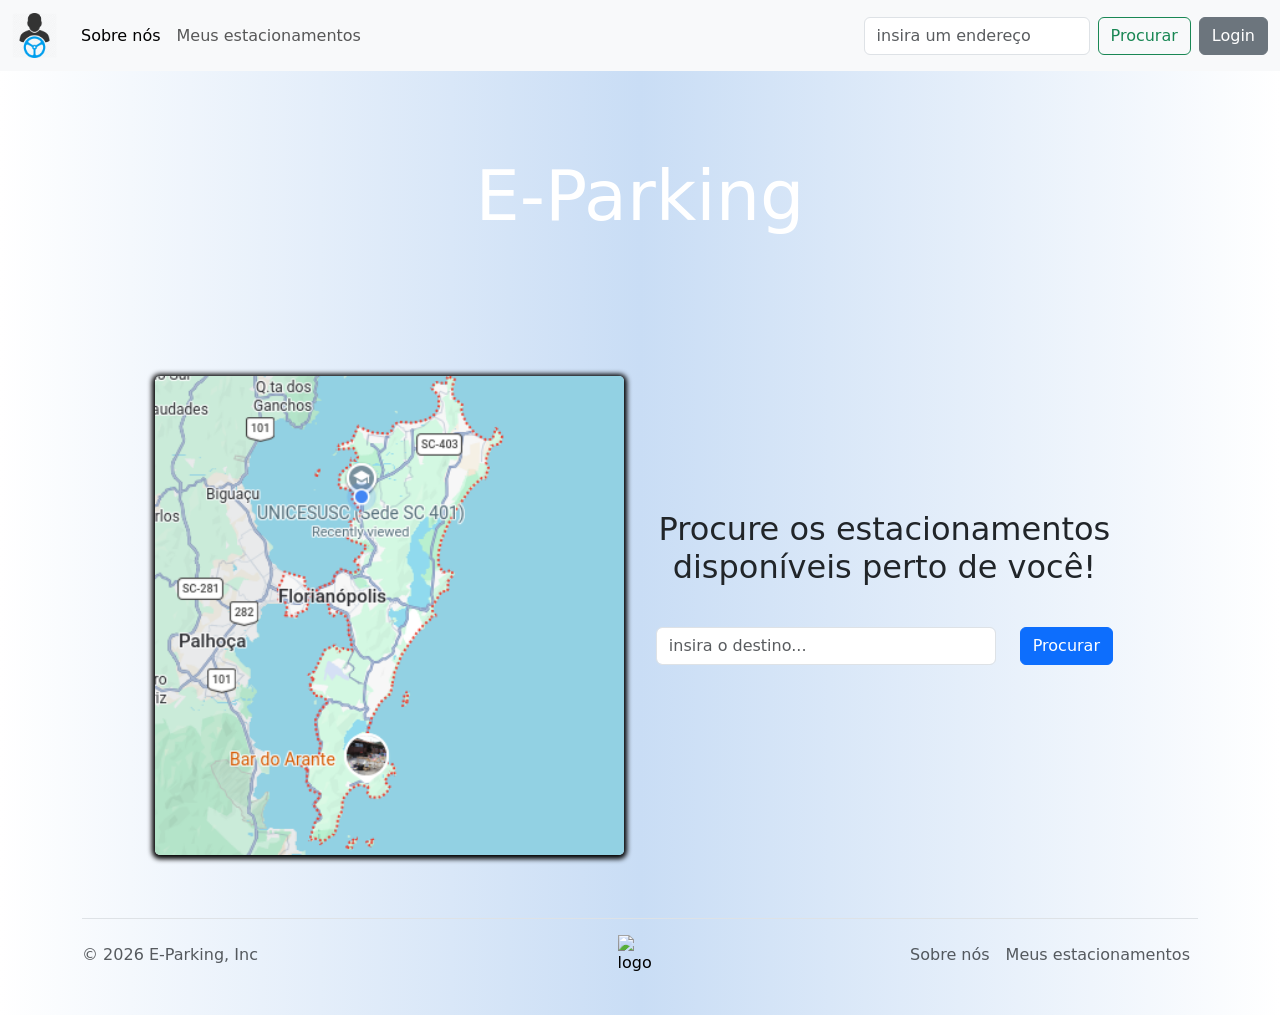
==== owners_landing_page/index.html @ 9365a40b "Estruturação inicial e login" ====
<!doctype html>
<html lang="pt-br">
  <head>
    <meta charset="UTF-8" />
    <meta name="viewport" content="width=device-width, initial-scale=1.0" />
    <link rel="stylesheet" href="static\css\style.css" />
    <link
      rel="shortcut icon"
      href="./static/images/icone.png"
      type="image/x-icon"
    />

    <link
      href="https://cdn.jsdelivr.net/npm/bootstrap@5.3.8/dist/css/bootstrap.min.css"
      rel="stylesheet"
      integrity="sha384-sRIl4kxILFvY47J16cr9ZwB07vP4J8+LH7qKQnuqkuIAvNWLzeN8tE5YBujZqJLB"
      crossorigin="anonymous"
    />

    <!-- fonts -->
    <link rel="preconnect" href="https://fonts.googleapis.com" />
    <link rel="preconnect" href="https://fonts.gstatic.com" crossorigin />
    <link
      href="https://fonts.googleapis.com/css2?family=Stack+Sans+Headline:wght@200..700&display=swap"
      rel="stylesheet"
    />

    <title>E-Parking Florianópolis</title>
  </head>
  <body>
    <!-- Header -->
    <header>
      <!-- navbar -->
      <nav class="navbar navbar-expand-lg bg-body-tertiary">
        <div class="container-fluid">
          <a class="navbar-brand" href="index.html">
            <img
              src=".\static\images\icone_e_parking.png"
              alt="icone E-Parking"
              class="logo"
            />
          </a>
          <button
            class="navbar-toggler"
            type="button"
            data-bs-toggle="collapse"
            data-bs-target="#navbarSupportedContent"
            aria-controls="navbarSupportedContent"
            aria-expanded="false"
            aria-label="Toggle navigation"
          >
            <span class="navbar-toggler-icon"></span>
          </button>
          <div class="collapse navbar-collapse" id="navbarSupportedContent">
            <ul class="navbar-nav me-auto mb-2 mb-lg-0">
              <li class="nav-item">
                <a
                  class="nav-link active"
                  aria-current="page"
                  href="./pages/about_Us/about_Us.html"
                  >Sobre nós</a
                >
              </li>
              <li class="nav-item">
                <a
                  class="nav-link"
                  href="./pages/meus_estacionamentos/meus_estacionamentos.html"
                  >Meus estacionamentos</a
                >
              </li>
            </ul>
            <form class="d-flex me-2" role="search">
              <input
                class="form-control me-2"
                type="search"
                placeholder="insira um endereço"
                aria-label="Search"
              />
              <button class="btn btn-outline-success" type="submit">
                Procurar
              </button>
            </form>
            <a class="btn btn-secondary" href="./pages/login/login.html"
              >Login</a
            >
          </div>
        </div>
      </nav>
      <div class="banner_container">
        <h1 id="titulo">E-Parking</h1>
      </div>
    </header>

    <!-- Conteudo principal -->
    <main id="main_container">
      <!-- Parte do mapa -->
      <section>
        <div id="map_container">
          <img src=".\static\images/mapa.png" alt="" />

          <div id="map_search" class="container">
            <h2>Procure os estacionamentos disponíveis perto de você!</h2>

            <div id="form_container">
              <form class="row">
                <div class="col">
                  <label for="procurarEstacionamento" class="visually-hidden">
                    Onde voce pretende estacionar?
                  </label>
                  <input
                    type="password"
                    class="form-control"
                    id="procurarEstacionamento"
                    placeholder="insira o destino..."
                  />
                </div>
                <div class="col-auto">
                  <button type="submit" class="btn btn-primary mb-3">
                    Procurar
                  </button>
                </div>
              </form>
            </div>
          </div>
        </div>
      </section>
    </main>

    <!-- footer -->

    <div class="container mt-5">
      <footer
        class="d-flex flex-wrap justify-content-between align-items-center py-3 my-4 border-top"
      >
        <p id="flori_tm" class="col-md-4 mb-0 text-body-secondary">
          © 2026 E-Parking, Inc
        </p>
        <a
          href="/"
          class="col-md-4 d-flex align-items-center justify-content-center mb-3 mb-md-0 me-md-auto link-body-emphasis text-decoration-none"
          aria-label="Bootstrap"
        >
          <img
            src="./static/images/icone.png"
            id="logo_footer"
            class="logo"
            alt="logo"
          />
        </a>
        <ul id="footer_nav" class="nav col-md-4 justify-content-end">
          <li class="nav-item">
            <a
              href="./pages/about_Us/about_Us.html"
              class="nav-link px-2 text-body-secondary"
              >Sobre nós</a
            >
          </li>
          <li class="nav-item">
            <a
              href="./pages/meus_estacionamentos/"
              class="nav-link px-2 text-body-secondary"
              >Meus estacionamentos</a
            >
          </li>
        </ul>
      </footer>
    </div>

    <script
      src="https://cdn.jsdelivr.net/npm/bootstrap@5.3.8/dist/js/bootstrap.bundle.min.js"
      integrity="sha384-FKyoEForCGlyvwx9Hj09JcYn3nv7wiPVlz7YYwJrWVcXK/BmnVDxM+D2scQbITxI"
      crossorigin="anonymous"
    ></script>
  </body>
</html>
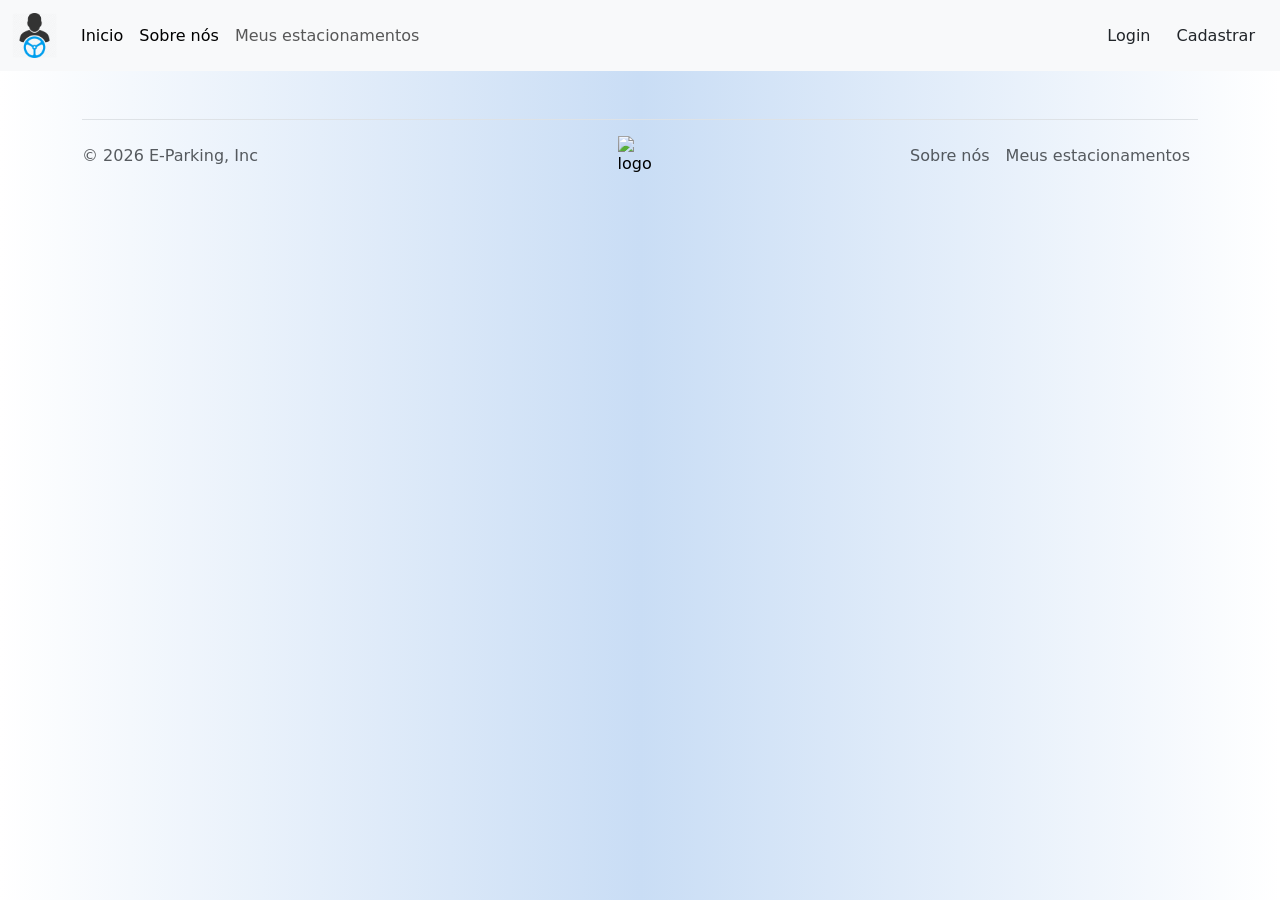
==== commit c8faf40d: "iniciando o refatoramento da pagina inicial para novo estilo" ====
--- a/owners_landing_page/index.html
+++ b/owners_landing_page/index.html
@@ -3,7 +3,14 @@
   <head>
     <meta charset="UTF-8" />
     <meta name="viewport" content="width=device-width, initial-scale=1.0" />
+
+    <!-- Css -->
+
     <link rel="stylesheet" href="static\css\style.css" />
+    <link rel="stylesheet" href="static/css/navbar.css" />
+    <link rel="stylesheet" href="static/css/responsivity.css">
+    <link rel="stylesheet" href="static/css/font.css">
+    
     <link
       rel="shortcut icon"
       href="./static/images/icone.png"
@@ -18,12 +25,9 @@
     />
 
     <!-- fonts -->
-    <link rel="preconnect" href="https://fonts.googleapis.com" />
-    <link rel="preconnect" href="https://fonts.gstatic.com" crossorigin />
-    <link
-      href="https://fonts.googleapis.com/css2?family=Stack+Sans+Headline:wght@200..700&display=swap"
-      rel="stylesheet"
-    />
+    <link rel="preconnect" href="https://fonts.googleapis.com">
+    <link rel="preconnect" href="https://fonts.gstatic.com" crossorigin>
+    <link href="https://fonts.googleapis.com/css2?family=Inter:ital,opsz,wght@0,14..32,100..900;1,14..32,100..900&display=swap" rel="stylesheet">
 
     <title>E-Parking Florianópolis</title>
   </head>
@@ -57,6 +61,14 @@
                 <a
                   class="nav-link active"
                   aria-current="page"
+                  href="./index.html"
+                  >Inicio</a
+                >
+              </li>
+              <li class="nav-item">
+                <a
+                  class="nav-link active"
+                  aria-current="page"
                   href="./pages/about_Us/about_Us.html"
                   >Sobre nós</a
                 >
@@ -69,61 +81,20 @@
                 >
               </li>
             </ul>
-            <form class="d-flex me-2" role="search">
-              <input
-                class="form-control me-2"
-                type="search"
-                placeholder="insira um endereço"
-                aria-label="Search"
-              />
-              <button class="btn btn-outline-success" type="submit">
-                Procurar
-              </button>
-            </form>
-            <a class="btn btn-secondary" href="./pages/login/login.html"
+            <a id="login_btn" class="btn" href="./pages/login/login.html"
               >Login</a
+            >
+            <a id="register_btn" class="btn" href="./pages/register/resgister.html"
+              >Cadastrar</a
             >
           </div>
         </div>
       </nav>
-      <div class="banner_container">
-        <h1 id="titulo">E-Parking</h1>
-      </div>
     </header>
 
     <!-- Conteudo principal -->
     <main id="main_container">
-      <!-- Parte do mapa -->
-      <section>
-        <div id="map_container">
-          <img src=".\static\images/mapa.png" alt="" />
 
-          <div id="map_search" class="container">
-            <h2>Procure os estacionamentos disponíveis perto de você!</h2>
-
-            <div id="form_container">
-              <form class="row">
-                <div class="col">
-                  <label for="procurarEstacionamento" class="visually-hidden">
-                    Onde voce pretende estacionar?
-                  </label>
-                  <input
-                    type="password"
-                    class="form-control"
-                    id="procurarEstacionamento"
-                    placeholder="insira o destino..."
-                  />
-                </div>
-                <div class="col-auto">
-                  <button type="submit" class="btn btn-primary mb-3">
-                    Procurar
-                  </button>
-                </div>
-              </form>
-            </div>
-          </div>
-        </div>
-      </section>
     </main>
 
     <!-- footer -->
--- a/owners_landing_page/static/css/navbar.css
+++ b/owners_landing_page/static/css/navbar.css
@@ -0,0 +1,3 @@
+.logo {
+  width: 45px;
+}
--- a/owners_landing_page/static/css/responsivity.css
+++ b/owners_landing_page/static/css/responsivity.css
@@ -0,0 +1,53 @@
+@media (max-width: 420px) {
+  .banner_container {
+    max-height: 60px;
+    width: 100%;
+    background-position: center;
+    background-size: cover;
+  }
+
+  #titulo {
+    text-align: center;
+    line-height: 60px;
+    font-size: 30px;
+    color: white;
+  }
+
+  #main_container {
+    margin: 10px auto;
+  }
+
+  #map_container {
+    flex-direction: column;
+    text-align: center;
+  }
+
+  #map_container img {
+    
+    border-radius: 5px;
+    -webkit-box-shadow: 0px 1px 5px 3px #000000;
+    box-shadow: 0px 1px 5px 3px #000000;
+  }
+
+  #map_search {
+    text-align: center;
+    margin: auto 0;
+  }
+
+  #logo_footer {
+    display: none;
+  }
+
+  footer {
+    font-size: 13px;
+  }
+
+  #flori_tm {
+    margin: 0 auto;
+  }
+
+  #footer_nav {
+    margin:0 auto;
+  }
+
+}
--- a/owners_landing_page/static/css/font.css
+++ b/owners_landing_page/static/css/font.css
@@ -0,0 +1,4 @@
+body {
+  font-family: "Inter", sans-serif;
+  font-optical-sizing: auto;
+}
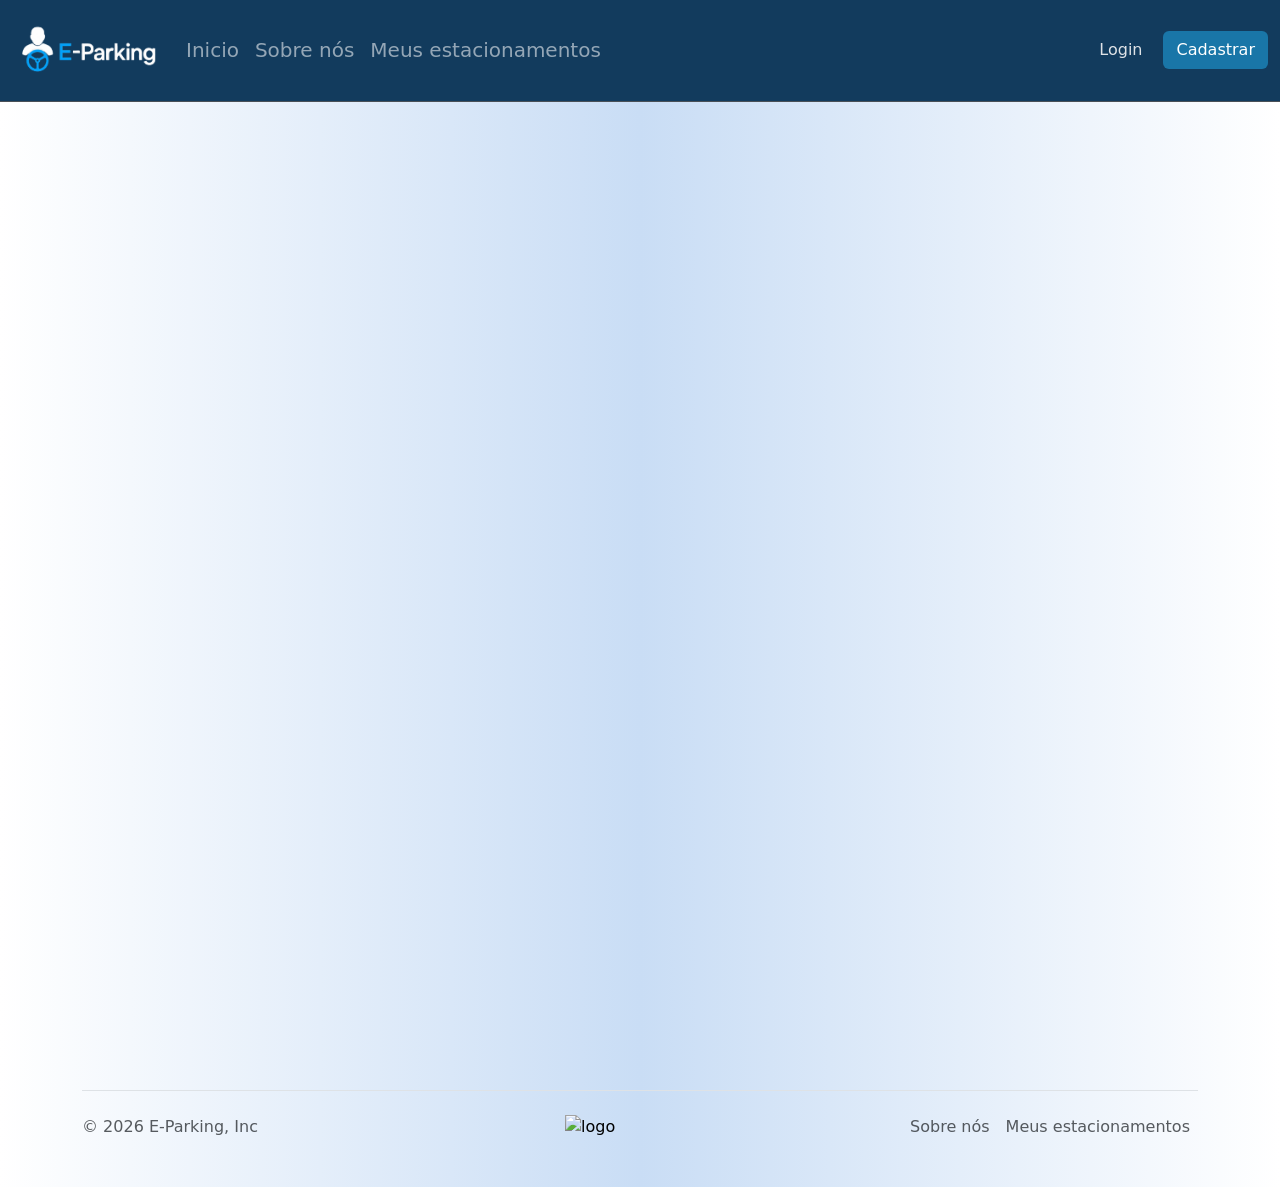
==== commit 2edb159a: "finalização do navbar" ====
--- a/owners_landing_page/index.html
+++ b/owners_landing_page/index.html
@@ -6,7 +6,7 @@
 
     <!-- Css -->
 
-    <link rel="stylesheet" href="static\css\style.css" />
+    <link rel="stylesheet" href="static\css\index.css" />
     <link rel="stylesheet" href="static/css/navbar.css" />
     <link rel="stylesheet" href="static/css/responsivity.css">
     <link rel="stylesheet" href="static/css/font.css">
@@ -35,7 +35,7 @@
     <!-- Header -->
     <header>
       <!-- navbar -->
-      <nav class="navbar navbar-expand-lg bg-body-tertiary">
+      <nav id="nav_bar" class="navbar navbar-expand-lg border-bottom border-body" class="navbar " data-bs-theme="dark">
         <div class="container-fluid">
           <a class="navbar-brand" href="index.html">
             <img
@@ -59,7 +59,7 @@
             <ul class="navbar-nav me-auto mb-2 mb-lg-0">
               <li class="nav-item">
                 <a
-                  class="nav-link active"
+                  class="nav-link"
                   aria-current="page"
                   href="./index.html"
                   >Inicio</a
@@ -67,7 +67,7 @@
               </li>
               <li class="nav-item">
                 <a
-                  class="nav-link active"
+                  class="nav-link"
                   aria-current="page"
                   href="./pages/about_Us/about_Us.html"
                   >Sobre nós</a
@@ -81,7 +81,7 @@
                 >
               </li>
             </ul>
-            <a id="login_btn" class="btn" href="./pages/login/login.html"
+            <a id="login_btn" class="btn mx-2 " href="./pages/login/login.html"
               >Login</a
             >
             <a id="register_btn" class="btn" href="./pages/register/resgister.html"
--- a/owners_landing_page/static/css/navbar.css
+++ b/owners_landing_page/static/css/navbar.css
@@ -1,3 +1,27 @@
+/* Geral */
+
+#nav_bar {
+    background-color: #123B5D;
+    font-size: 20px;
+}
+
+
 .logo {
-  width: 45px;
+  width: 150px;
+}
+
+/* botoes */
+
+#register_btn {
+    background-color: #1976A8;
+    color: white;
+    transition: all 0.2s ease;
+}
+
+#register_btn:hover {
+    background-color: #14597e !important;
+}
+
+#login_btn:hover{
+    color: white;
 }
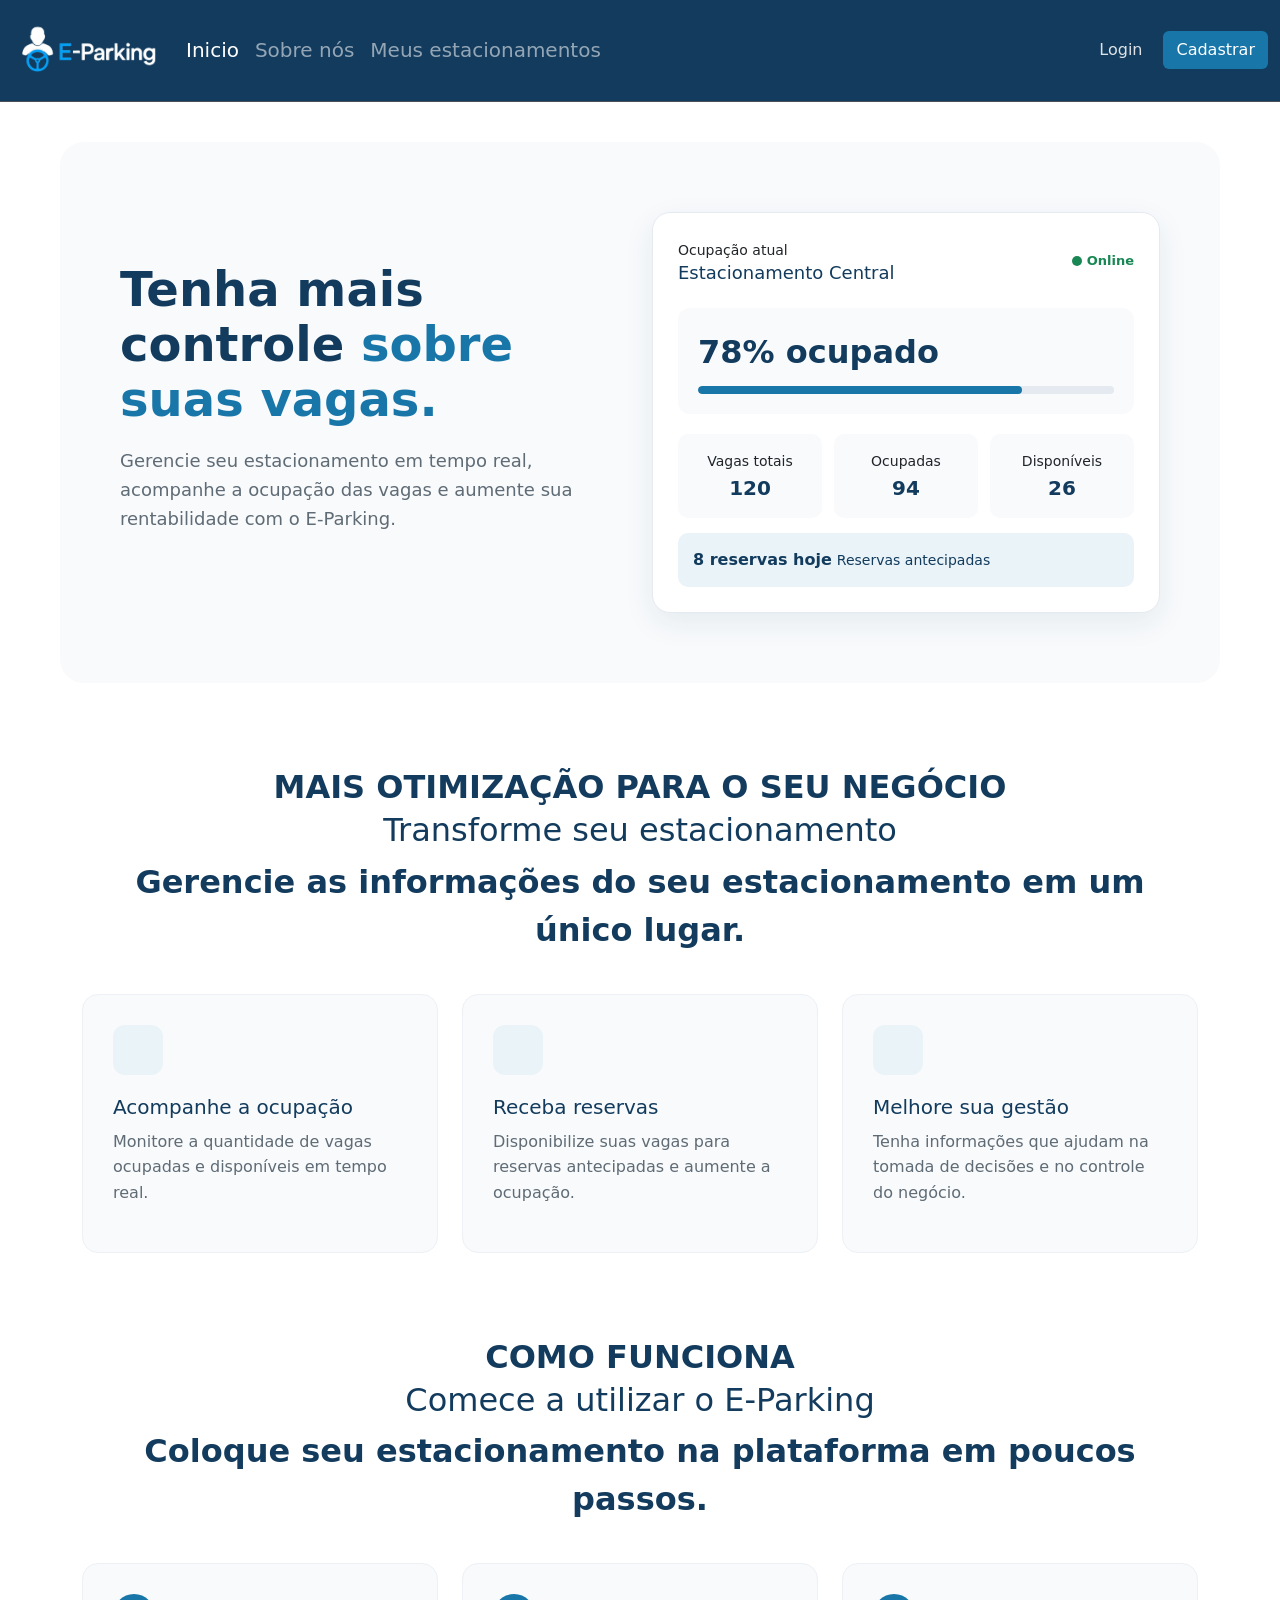
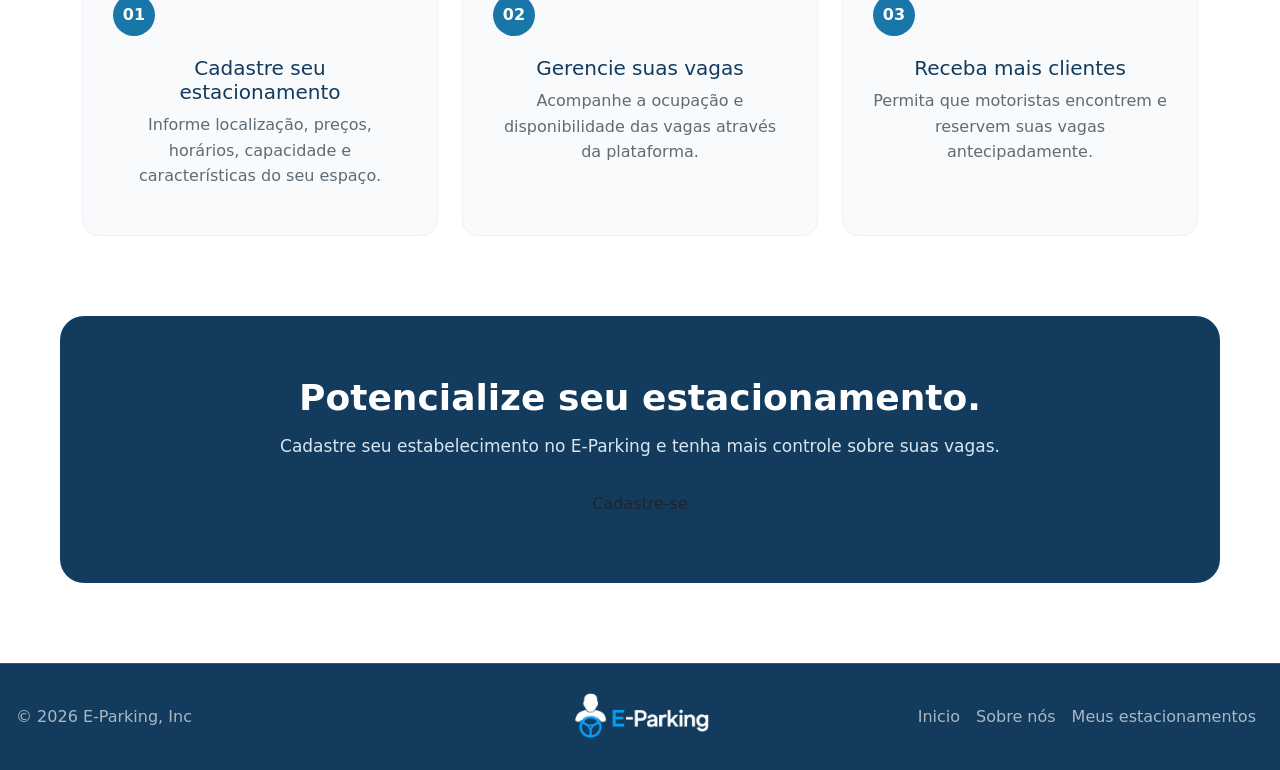
==== commit 984de8b3: "progresso com a landing page e termino do footer" ====
--- a/owners_landing_page/index.html
+++ b/owners_landing_page/index.html
@@ -10,6 +10,7 @@
     <link rel="stylesheet" href="static/css/navbar.css" />
     <link rel="stylesheet" href="static/css/responsivity.css">
     <link rel="stylesheet" href="static/css/font.css">
+    <link rel="stylesheet" href="static/css/footer.css">
     
     <link
       rel="shortcut icon"
@@ -35,7 +36,7 @@
     <!-- Header -->
     <header>
       <!-- navbar -->
-      <nav id="nav_bar" class="navbar navbar-expand-lg border-bottom border-body" class="navbar " data-bs-theme="dark">
+      <nav id="nav_bar" class="navbar navbar-expand-lg border-bottom border-body" class="navbar" data-bs-theme="dark">
         <div class="container-fluid">
           <a class="navbar-brand" href="index.html">
             <img
@@ -59,7 +60,7 @@
             <ul class="navbar-nav me-auto mb-2 mb-lg-0">
               <li class="nav-item">
                 <a
-                  class="nav-link"
+                  class="nav-link active"
                   aria-current="page"
                   href="./index.html"
                   >Inicio</a
@@ -95,47 +96,335 @@
     <!-- Conteudo principal -->
     <main id="main_container">
 
+      <!-- HERO -->
+      <section id="hero">
+              <div class="row align-items-center min-vh-75">
+                  <!-- bloco de informaçoes -->
+                  <div class="col-lg-6">
+                      <h1>
+                          Tenha mais controle
+                          <span>sobre suas vagas.</span>
+                      </h1>
+
+                      <p class="hero-description">
+                          Gerencie seu estacionamento em tempo real,
+                          acompanhe a ocupação das vagas e aumente sua
+                          rentabilidade com o E-Parking.
+                      </p>
+                  </div>
+                  <!-- bloco exemplo de gestão-->
+                  <div class="col-lg-6">
+                      <div class="card_container">
+                          <div class="card_header">
+                              <div>
+                                  <small>Ocupação atual</small>
+                                  <h3>Estacionamento Central</h3>
+                              </div>
+                              <span class="online-status">
+                                  <svg xmlns="http://www.w3.org/2000/svg" width="10" height="10" fill="currentColor" class="bi bi-circle-fill" viewBox="0 0 16 16"><circle cx="8" cy="8" r="8"/></svg> Online
+                              </span>
+                          </div>
+                          <div class="lotacao">
+                              <div class="numero_lotacao">
+                                  <strong>78%</strong>
+                                  <span>ocupado</span>
+                              </div>
+                              <div class="barra_lotacao">
+                                  <div class="prog_lotacao"></div>
+                              </div>
+                          </div>
+                          <div class="card_info_container">
+                              <div>
+                                  <small>Vagas totais</small>
+                                  <strong>120</strong>
+                              </div>
+                              <div>
+                                  <small>Ocupadas</small>
+                                  <strong>94</strong>
+                              </div>
+                              <div>
+                                  <small>Disponíveis</small>
+                                  <strong>26</strong>
+                              </div>
+                          </div>
+                          <div class="card_reserva_info_container">
+                              <div>
+                                  <i class="bi bi-calendar-check"></i>
+                              </div>
+                              <div>
+                                  <strong>8 reservas hoje</strong>
+                                  <small>
+                                      Reservas antecipadas
+                                  </small>
+                              </div>
+                          </div>
+                      </div>
+                  </div>
+          </div>
+      </section>
+
+      <!-- BENEFÍCIOS -->
+      <section id="beneficios">
+
+          <div class="container">
+
+              <div class="section-title text-center">
+
+                  <span>
+                      MAIS OTIMIZAÇÃO PARA O SEU NEGÓCIO
+                  </span>
+
+                  <h2>
+                      Transforme seu estacionamento
+                  </h2>
+
+                  <p>
+                      Gerencie as informações do seu estacionamento
+                      em um único lugar.
+                  </p>
+
+              </div>
+
+
+              <div class="row g-4">
+
+                  <div class="col-md-4">
+
+                      <div class="feature-card">
+
+                          <div class="feature-icon">
+                              <i class="bi bi-bar-chart-line"></i>
+                          </div>
+
+                          <h3>
+                              Acompanhe a ocupação
+                          </h3>
+
+                          <p>
+                              Monitore a quantidade de vagas ocupadas
+                              e disponíveis em tempo real.
+                          </p>
+
+                      </div>
+
+                  </div>
+
+
+                  <div class="col-md-4">
+
+                      <div class="feature-card">
+
+                          <div class="feature-icon">
+                              <i class="bi bi-calendar-check"></i>
+                          </div>
+
+                          <h3>
+                              Receba reservas
+                          </h3>
+
+                          <p>
+                              Disponibilize suas vagas para reservas
+                              antecipadas e aumente a ocupação.
+                          </p>
+
+                      </div>
+
+                  </div>
+
+
+                  <div class="col-md-4">
+
+                      <div class="feature-card">
+
+                          <div class="feature-icon">
+                              <i class="bi bi-speedometer2"></i>
+                          </div>
+
+                          <h3>
+                              Melhore sua gestão
+                          </h3>
+
+                          <p>
+                              Tenha informações que ajudam na tomada
+                              de decisões e no controle do negócio.
+                          </p>
+
+                      </div>
+
+                  </div>
+
+              </div>
+
+          </div>
+
+      </section>
+
+
+      <!-- COMO FUNCIONA -->
+      <section id="como-funciona">
+
+          <div class="container">
+
+              <div class="section-title text-center">
+
+                  <span>
+                      COMO FUNCIONA
+                  </span>
+
+                  <h2>
+                      Comece a utilizar o E-Parking
+                  </h2>
+
+                  <p>
+                      Coloque seu estacionamento na plataforma
+                      em poucos passos.
+                  </p>
+
+              </div>
+
+
+              <div class="row g-4 text-center">
+
+                  <div class="col-md-4">
+
+                      <div class="step">
+
+                          <div class="step-number">
+                              01
+                          </div>
+
+                          <h3>
+                              Cadastre seu estacionamento
+                          </h3>
+
+                          <p>
+                              Informe localização, preços, horários,
+                              capacidade e características do seu espaço.
+                          </p>
+
+                      </div>
+
+                  </div>
+
+
+                  <div class="col-md-4">
+
+                      <div class="step">
+
+                          <div class="step-number">
+                              02
+                          </div>
+
+                          <h3>
+                              Gerencie suas vagas
+                          </h3>
+
+                          <p>
+                              Acompanhe a ocupação e disponibilidade
+                              das vagas através da plataforma.
+                          </p>
+
+                      </div>
+
+                  </div>
+
+
+                  <div class="col-md-4">
+
+                      <div class="step">
+
+                          <div class="step-number">
+                              03
+                          </div>
+
+                          <h3>
+                              Receba mais clientes
+                          </h3>
+
+                          <p>
+                              Permita que motoristas encontrem e reservem
+                              suas vagas antecipadamente.
+                          </p>
+
+                      </div>
+
+                  </div>
+
+              </div>
+
+          </div>
+
+      </section>
+
+
+      <!-- CTA -->
+      <section id="cta">
+
+          <div class="container">
+
+              <div class="cta-content text-center">
+
+                  <h2>
+                      Potencialize seu estacionamento.
+                  </h2>
+
+                  <p>
+                      Cadastre seu estabelecimento no E-Parking
+                      e tenha mais controle sobre suas vagas.
+                  </p>
+
+                  <a href="./pages/register/resgister.html" class="btn btn-eparking-light">
+                      Cadastre-se
+                  </a>
+
+              </div>
+
+          </div>
+
+      </section>
+
     </main>
 
     <!-- footer -->
 
-    <div class="container mt-5">
-      <footer
-        class="d-flex flex-wrap justify-content-between align-items-center py-3 my-4 border-top"
+    <footer id="foo_ter" class="d-flex flex-wrap justify-content-between align-items-center px-3 py-3 border-top" data-bs-theme="dark" >
+      <p id="flori_tm" class="col-md-4 mb-0 text-body-secondary">
+        © 2026 E-Parking, Inc
+      </p>
+      <a
+        href="/"
+        class="col-md-4 d-flex align-items-center justify-content-center mb-3 mb-md-0 me-md-auto link-body-emphasis text-decoration-none"
+        aria-label="Bootstrap"
       >
-        <p id="flori_tm" class="col-md-4 mb-0 text-body-secondary">
-          © 2026 E-Parking, Inc
-        </p>
-        <a
-          href="/"
-          class="col-md-4 d-flex align-items-center justify-content-center mb-3 mb-md-0 me-md-auto link-body-emphasis text-decoration-none"
-          aria-label="Bootstrap"
-        >
-          <img
-            src="./static/images/icone.png"
-            id="logo_footer"
-            class="logo"
-            alt="logo"
-          />
-        </a>
-        <ul id="footer_nav" class="nav col-md-4 justify-content-end">
-          <li class="nav-item">
-            <a
-              href="./pages/about_Us/about_Us.html"
-              class="nav-link px-2 text-body-secondary"
-              >Sobre nós</a
-            >
-          </li>
-          <li class="nav-item">
-            <a
-              href="./pages/meus_estacionamentos/"
-              class="nav-link px-2 text-body-secondary"
-              >Meus estacionamentos</a
-            >
-          </li>
-        </ul>
-      </footer>
-    </div>
+        <img
+          src="./static/images/icone_e_parking.png"
+          id="logo_footer"
+          class="logo"
+          alt="logo"
+        />
+      </a>
+      <ul id="footer_nav" class="nav col-md-4 justify-content-end">
+        <li class="nav-item">
+          <a href="./index.html" class="nav-link px-2 text-body-secondary">Inicio</a>
+        </li>
+        <li class="nav-item">
+          <a
+            href="./pages/about_Us/about_Us.html"
+            class="nav-link px-2 text-body-secondary"
+            >Sobre nós</a
+          >
+        </li>
+        <li class="nav-item">
+          <a
+            href="./pages/meus_estacionamentos/"
+            class="nav-link px-2 text-body-secondary"
+            >Meus estacionamentos</a
+          >
+        </li>
+      </ul>
+    </footer>
+
+    <!-- Scripts -->
 
     <script
       src="https://cdn.jsdelivr.net/npm/bootstrap@5.3.8/dist/js/bootstrap.bundle.min.js"
--- a/owners_landing_page/static/css/responsivity.css
+++ b/owners_landing_page/static/css/responsivity.css
@@ -51,3 +51,73 @@
   }
 
 }
+
+
+/* =========================
+   RESPONSIVIDADE
+========================= */
+
+@media (max-width: 991px) {
+
+    #hero {
+        padding: 50px 40px;
+    }
+
+    #hero h1 {
+        font-size: 40px;
+    }
+
+    .dashboard-card {
+        margin-top: 40px;
+    }
+}
+
+@media (max-width: 768px) {
+
+    #main_container {
+        padding: 20px;
+    }
+
+    #hero {
+        padding: 40px 25px;
+        border-radius: 18px;
+    }
+
+    #hero h1 {
+        font-size: 34px;
+    }
+
+    .hero-description {
+        font-size: 16px;
+    }
+
+    .dashboard-info {
+        grid-template-columns: 1fr;
+    }
+
+    #cta {
+        padding: 40px 25px;
+        border-radius: 18px;
+    }
+
+    .cta-content h2 {
+        font-size: 28px;
+    }
+}
+
+@media (max-width: 480px) {
+
+    #hero h1 {
+        font-size: 30px;
+    }
+
+    .hero-buttons {
+        flex-direction: column;
+    }
+
+    .btn-eparking,
+    .btn-outline-eparking {
+        text-align: center;
+        width: 100%;
+    }
+}
--- a/owners_landing_page/static/css/footer.css
+++ b/owners_landing_page/static/css/footer.css
@@ -0,0 +1,3 @@
+#foo_ter {
+  background-color: #123B5D;
+}
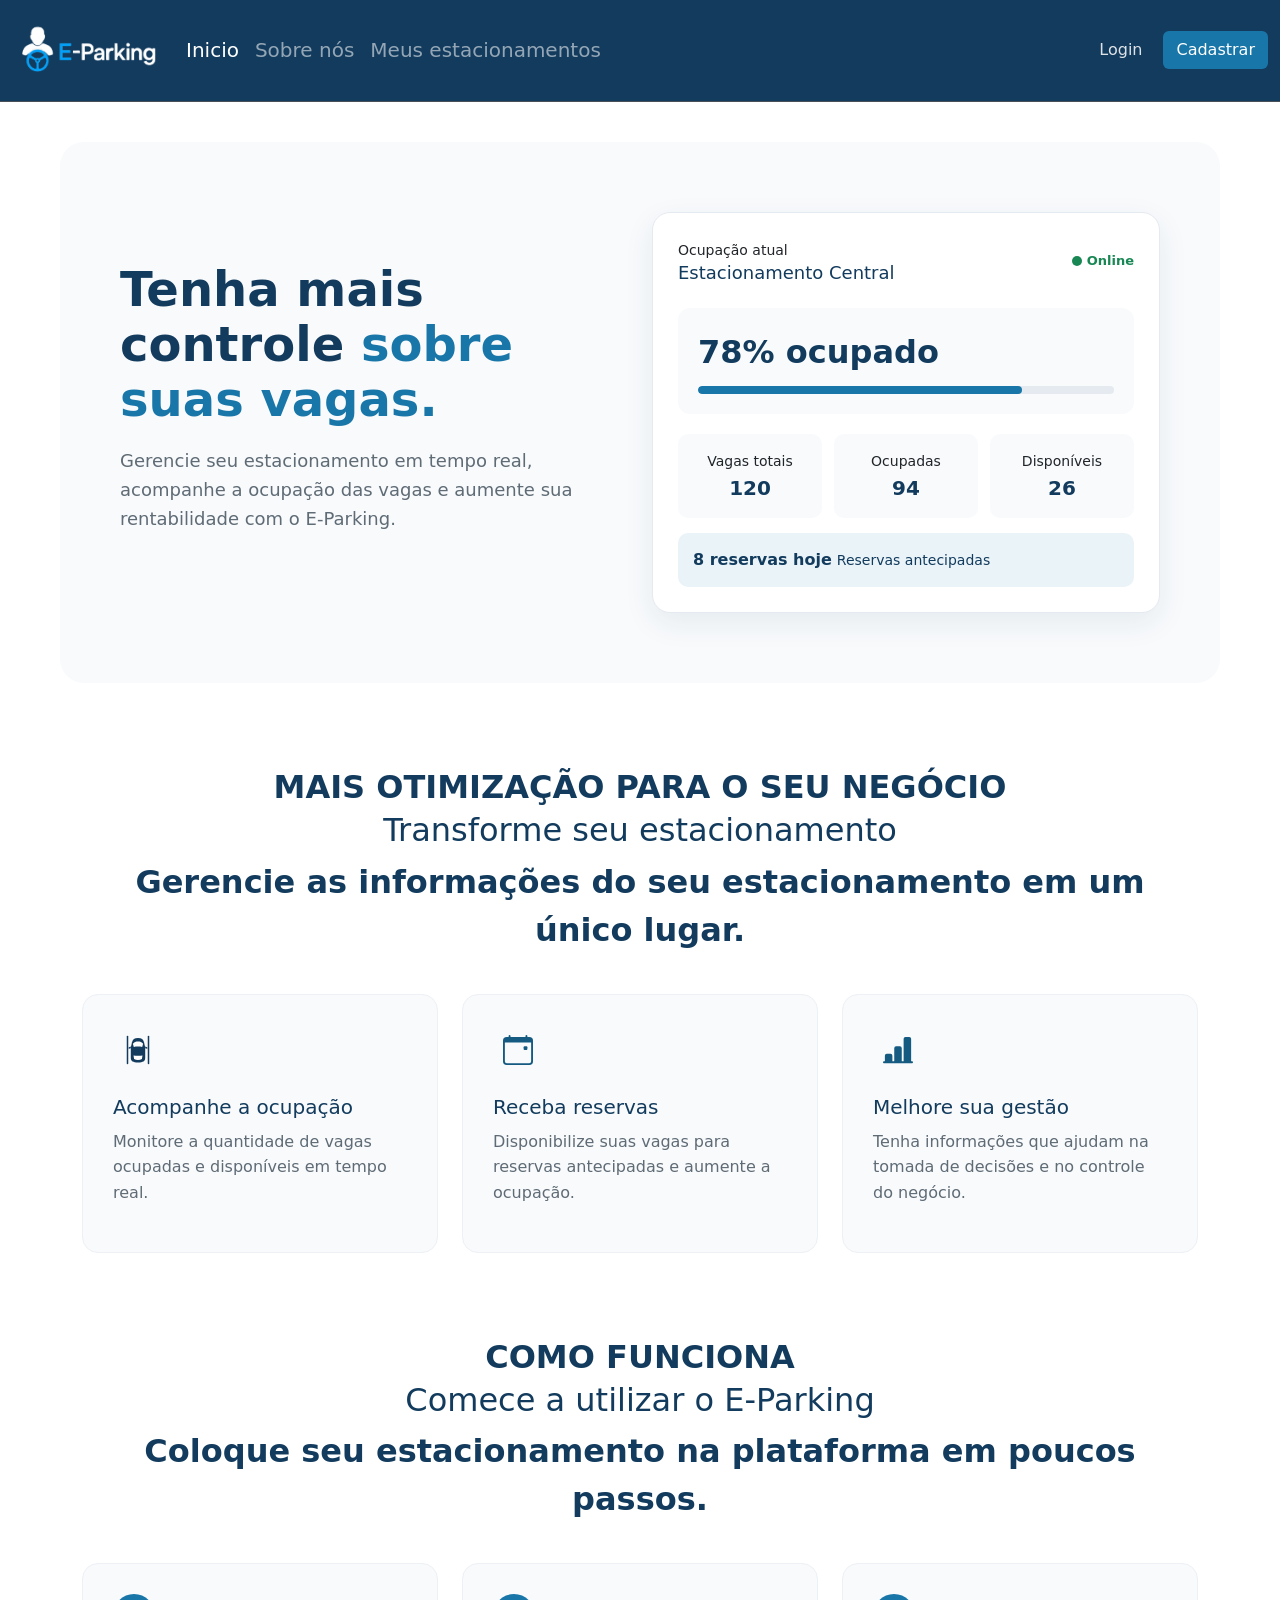
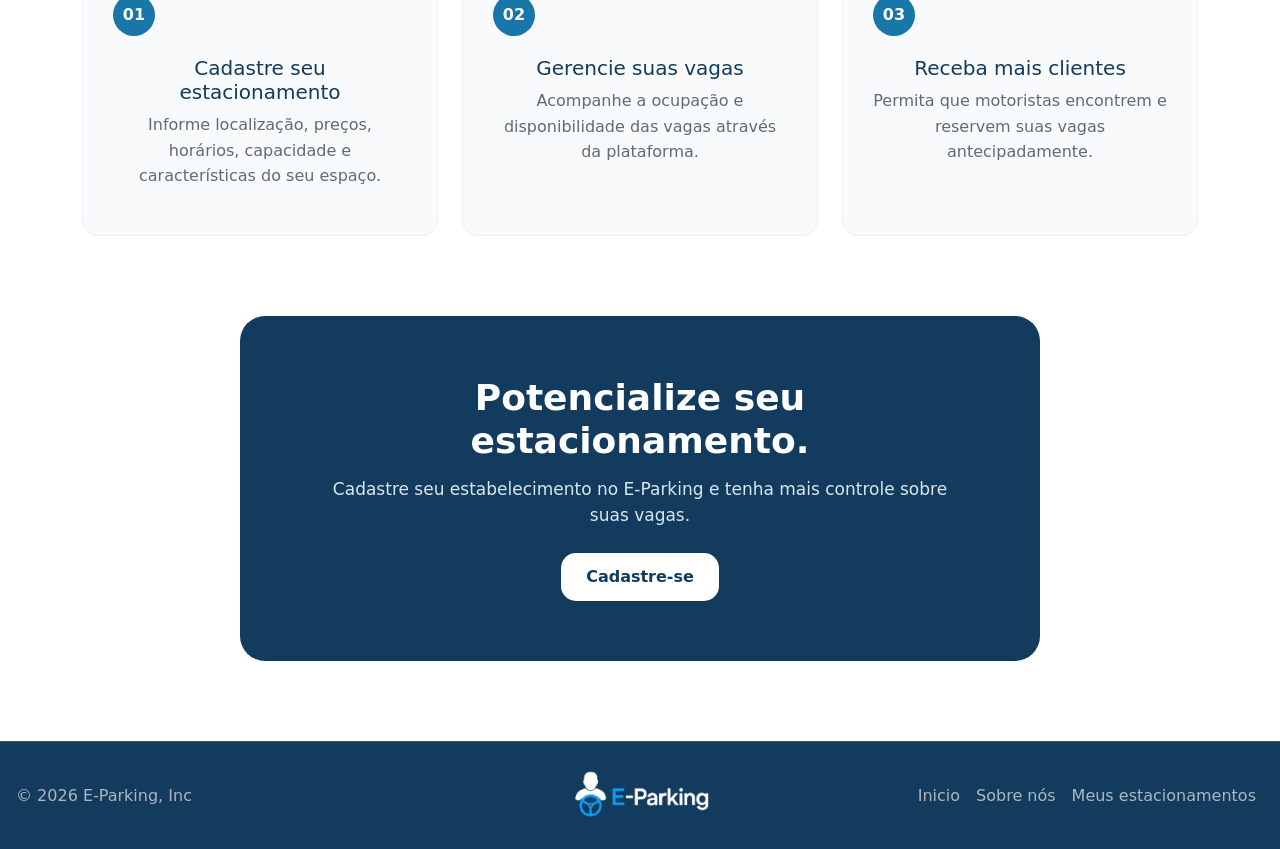
==== commit add7e475: "login e landing page" ====
--- a/owners_landing_page/index.html
+++ b/owners_landing_page/index.html
@@ -8,10 +8,10 @@
 
     <link rel="stylesheet" href="static\css\index.css" />
     <link rel="stylesheet" href="static/css/navbar.css" />
-    <link rel="stylesheet" href="static/css/responsivity.css">
-    <link rel="stylesheet" href="static/css/font.css">
-    <link rel="stylesheet" href="static/css/footer.css">
-    
+    <link rel="stylesheet" href="static/css/responsivity.css" />
+    <link rel="stylesheet" href="static/css/font.css" />
+    <link rel="stylesheet" href="static/css/footer.css" />
+
     <link
       rel="shortcut icon"
       href="./static/images/icone.png"
@@ -26,9 +26,12 @@
     />
 
     <!-- fonts -->
-    <link rel="preconnect" href="https://fonts.googleapis.com">
-    <link rel="preconnect" href="https://fonts.gstatic.com" crossorigin>
-    <link href="https://fonts.googleapis.com/css2?family=Inter:ital,opsz,wght@0,14..32,100..900;1,14..32,100..900&display=swap" rel="stylesheet">
+    <link rel="preconnect" href="https://fonts.googleapis.com" />
+    <link rel="preconnect" href="https://fonts.gstatic.com" crossorigin />
+    <link
+      href="https://fonts.googleapis.com/css2?family=Inter:ital,opsz,wght@0,14..32,100..900;1,14..32,100..900&display=swap"
+      rel="stylesheet"
+    />
 
     <title>E-Parking Florianópolis</title>
   </head>
@@ -36,7 +39,12 @@
     <!-- Header -->
     <header>
       <!-- navbar -->
-      <nav id="nav_bar" class="navbar navbar-expand-lg border-bottom border-body" class="navbar" data-bs-theme="dark">
+      <nav
+        id="nav_bar"
+        class="navbar navbar-expand-lg border-bottom border-body"
+        class="navbar"
+        data-bs-theme="dark"
+      >
         <div class="container-fluid">
           <a class="navbar-brand" href="index.html">
             <img
@@ -82,10 +90,13 @@
                 >
               </li>
             </ul>
-            <a id="login_btn" class="btn mx-2 " href="./pages/login/login.html"
+            <a id="login_btn" class="btn mx-2" href="./pages/login/login.html"
               >Login</a
             >
-            <a id="register_btn" class="btn" href="./pages/register/resgister.html"
+            <a
+              id="register_btn"
+              class="btn"
+              href="./pages/register/resgister.html"
               >Cadastrar</a
             >
           </div>
@@ -95,299 +106,319 @@
 
     <!-- Conteudo principal -->
     <main id="main_container">
-
       <!-- HERO -->
       <section id="hero">
-              <div class="row align-items-center min-vh-75">
-                  <!-- bloco de informaçoes -->
-                  <div class="col-lg-6">
-                      <h1>
-                          Tenha mais controle
-                          <span>sobre suas vagas.</span>
-                      </h1>
-
-                      <p class="hero-description">
-                          Gerencie seu estacionamento em tempo real,
-                          acompanhe a ocupação das vagas e aumente sua
-                          rentabilidade com o E-Parking.
-                      </p>
-                  </div>
-                  <!-- bloco exemplo de gestão-->
-                  <div class="col-lg-6">
-                      <div class="card_container">
-                          <div class="card_header">
-                              <div>
-                                  <small>Ocupação atual</small>
-                                  <h3>Estacionamento Central</h3>
-                              </div>
-                              <span class="online-status">
-                                  <svg xmlns="http://www.w3.org/2000/svg" width="10" height="10" fill="currentColor" class="bi bi-circle-fill" viewBox="0 0 16 16"><circle cx="8" cy="8" r="8"/></svg> Online
-                              </span>
-                          </div>
-                          <div class="lotacao">
-                              <div class="numero_lotacao">
-                                  <strong>78%</strong>
-                                  <span>ocupado</span>
-                              </div>
-                              <div class="barra_lotacao">
-                                  <div class="prog_lotacao"></div>
-                              </div>
-                          </div>
-                          <div class="card_info_container">
-                              <div>
-                                  <small>Vagas totais</small>
-                                  <strong>120</strong>
-                              </div>
-                              <div>
-                                  <small>Ocupadas</small>
-                                  <strong>94</strong>
-                              </div>
-                              <div>
-                                  <small>Disponíveis</small>
-                                  <strong>26</strong>
-                              </div>
-                          </div>
-                          <div class="card_reserva_info_container">
-                              <div>
-                                  <i class="bi bi-calendar-check"></i>
-                              </div>
-                              <div>
-                                  <strong>8 reservas hoje</strong>
-                                  <small>
-                                      Reservas antecipadas
-                                  </small>
-                              </div>
-                          </div>
-                      </div>
-                  </div>
-          </div>
+        <div class="row align-items-center min-vh-75">
+          <!-- bloco de informaçoes -->
+          <div class="col-lg-6">
+            <h1>
+              Tenha mais controle
+              <span>sobre suas vagas.</span>
+            </h1>
+
+            <p class="hero-description">
+              Gerencie seu estacionamento em tempo real, acompanhe a ocupação
+              das vagas e aumente sua rentabilidade com o E-Parking.
+            </p>
+          </div>
+          <!-- bloco exemplo de gestão-->
+          <div class="col-lg-6">
+            <div class="card_container">
+              <div class="card_header">
+                <div>
+                  <small>Ocupação atual</small>
+                  <h3>Estacionamento Central</h3>
+                </div>
+                <span class="online-status">
+                  <svg
+                    xmlns="http://www.w3.org/2000/svg"
+                    width="10"
+                    height="10"
+                    fill="currentColor"
+                    class="bi bi-circle-fill"
+                    viewBox="0 0 16 16"
+                  >
+                    <circle cx="8" cy="8" r="8" />
+                  </svg>
+                  Online
+                </span>
+              </div>
+              <div class="lotacao">
+                <div class="numero_lotacao">
+                  <strong>78%</strong>
+                  <span>ocupado</span>
+                </div>
+                <div class="barra_lotacao">
+                  <div class="prog_lotacao"></div>
+                </div>
+              </div>
+              <div class="card_info_container">
+                <div>
+                  <small>Vagas totais</small>
+                  <strong>120</strong>
+                </div>
+                <div>
+                  <small>Ocupadas</small>
+                  <strong>94</strong>
+                </div>
+                <div>
+                  <small>Disponíveis</small>
+                  <strong>26</strong>
+                </div>
+              </div>
+              <div class="card_reserva_info_container">
+                <div>
+                  <i class="bi bi-calendar-check"></i>
+                </div>
+                <div>
+                  <strong>8 reservas hoje</strong>
+                  <small> Reservas antecipadas </small>
+                </div>
+              </div>
+            </div>
+          </div>
+        </div>
       </section>
 
       <!-- BENEFÍCIOS -->
       <section id="beneficios">
-
-          <div class="container">
-
-              <div class="section-title text-center">
-
-                  <span>
-                      MAIS OTIMIZAÇÃO PARA O SEU NEGÓCIO
-                  </span>
-
-                  <h2>
-                      Transforme seu estacionamento
-                  </h2>
-
-                  <p>
-                      Gerencie as informações do seu estacionamento
-                      em um único lugar.
-                  </p>
-
-              </div>
-
-
-              <div class="row g-4">
-
-                  <div class="col-md-4">
-
-                      <div class="feature-card">
-
-                          <div class="feature-icon">
-                              <i class="bi bi-bar-chart-line"></i>
-                          </div>
-
-                          <h3>
-                              Acompanhe a ocupação
-                          </h3>
-
-                          <p>
-                              Monitore a quantidade de vagas ocupadas
-                              e disponíveis em tempo real.
-                          </p>
-
-                      </div>
-
-                  </div>
-
-
-                  <div class="col-md-4">
-
-                      <div class="feature-card">
-
-                          <div class="feature-icon">
-                              <i class="bi bi-calendar-check"></i>
-                          </div>
-
-                          <h3>
-                              Receba reservas
-                          </h3>
-
-                          <p>
-                              Disponibilize suas vagas para reservas
-                              antecipadas e aumente a ocupação.
-                          </p>
-
-                      </div>
-
-                  </div>
-
-
-                  <div class="col-md-4">
-
-                      <div class="feature-card">
-
-                          <div class="feature-icon">
-                              <i class="bi bi-speedometer2"></i>
-                          </div>
-
-                          <h3>
-                              Melhore sua gestão
-                          </h3>
-
-                          <p>
-                              Tenha informações que ajudam na tomada
-                              de decisões e no controle do negócio.
-                          </p>
-
-                      </div>
-
-                  </div>
-
-              </div>
-
-          </div>
-
+        <div class="container">
+          <div class="section-title text-center">
+            <span> MAIS OTIMIZAÇÃO PARA O SEU NEGÓCIO </span>
+
+            <h2>Transforme seu estacionamento</h2>
+
+            <p>
+              Gerencie as informações do seu estacionamento em um único lugar.
+            </p>
+          </div>
+
+          <div class="row g-4">
+            <div class="col-md-4">
+              <div class="feature-card">
+                <div class="feature-icon parking-icon">
+                  <svg
+                    width="36"
+                    height="36"
+                    viewBox="0 0 120 120"
+                    fill="none"
+                    xmlns="http://www.w3.org/2000/svg"
+                    aria-label="Carro estacionado"
+                  >
+                    <!-- Linha esquerda da vaga -->
+                    <path
+                      d="M25 15V105"
+                      stroke="currentColor"
+                      stroke-width="5"
+                      stroke-linecap="round"
+                    />
+
+                    <!-- Linha direita da vaga -->
+                    <path
+                      d="M95 15V105"
+                      stroke="currentColor"
+                      stroke-width="5"
+                      stroke-linecap="round"
+                    />
+
+                    <!-- Carro -->
+                    <path
+                      d="M60 20
+       C48 20 42 25 40 34
+       L36 52
+       V87
+       C36 97 43 102 60 102
+       C77 102 84 97 84 87
+       V52
+       L80 34
+       C78 25 72 20 60 20Z"
+                      fill="currentColor"
+                    />
+
+                    <!-- Para-brisa -->
+                    <path
+                      d="M43 39
+       C47 34 53 32 60 32
+       C67 32 73 34 77 39
+       L74 50
+       C66 48 54 48 46 50
+       L43 39Z"
+                      fill="white"
+                    />
+
+                    <!-- Janela traseira -->
+                    <path
+                      d="M45 78
+       C53 80 67 80 75 78
+       L73 90
+       C66 94 54 94 47 90
+       L45 78Z"
+                      fill="white"
+                    />
+
+                    <!-- Retrovisores -->
+                    <path
+                      d="M36 48L30 51C28 52 28 55 30 56L36 54V48Z"
+                      fill="currentColor"
+                    />
+
+                    <path
+                      d="M84 48L90 51C92 52 92 55 90 56L84 54V48Z"
+                      fill="currentColor"
+                    />
+                  </svg>
+                </div>
+
+                <h3>Acompanhe a ocupação</h3>
+
+                <p>
+                  Monitore a quantidade de vagas ocupadas e disponíveis em tempo
+                  real.
+                </p>
+              </div>
+            </div>
+
+            <div class="col-md-4">
+              <div class="feature-card">
+                <div class="feature-icon">
+                  <svg
+                    xmlns="http://www.w3.org/2000/svg"
+                    width="30"
+                    height="30"
+                    fill="currentColor"
+                    class="bi bi-calendar-event"
+                    viewBox="0 0 16 16"
+                  >
+                    <path
+                      d="M11 6.5a.5.5 0 0 1 .5-.5h1a.5.5 0 0 1 .5.5v1a.5.5 0 0 1-.5.5h-1a.5.5 0 0 1-.5-.5z"
+                    />
+                    <path
+                      d="M3.5 0a.5.5 0 0 1 .5.5V1h8V.5a.5.5 0 0 1 1 0V1h1a2 2 0 0 1 2 2v11a2 2 0 0 1-2 2H2a2 2 0 0 1-2-2V3a2 2 0 0 1 2-2h1V.5a.5.5 0 0 1 .5-.5M1 4v10a1 1 0 0 0 1 1h12a1 1 0 0 0 1-1V4z"
+                    />
+                  </svg>
+                </div>
+
+                <h3>Receba reservas</h3>
+
+                <p>
+                  Disponibilize suas vagas para reservas antecipadas e aumente a
+                  ocupação.
+                </p>
+              </div>
+            </div>
+
+            <div class="col-md-4">
+              <div class="feature-card">
+                <div class="feature-icon">
+                  <svg
+                    xmlns="http://www.w3.org/2000/svg"
+                    width="30"
+                    height="30"
+                    fill="currentColor"
+                    class="bi bi-bar-chart-line-fill"
+                    viewBox="0 0 16 16"
+                  >
+                    <path
+                      d="M11 2a1 1 0 0 1 1-1h2a1 1 0 0 1 1 1v12h.5a.5.5 0 0 1 0 1H.5a.5.5 0 0 1 0-1H1v-3a1 1 0 0 1 1-1h2a1 1 0 0 1 1 1v3h1V7a1 1 0 0 1 1-1h2a1 1 0 0 1 1 1v7h1z"
+                    />
+                  </svg>
+                </div>
+
+                <h3>Melhore sua gestão</h3>
+
+                <p>
+                  Tenha informações que ajudam na tomada de decisões e no
+                  controle do negócio.
+                </p>
+              </div>
+            </div>
+          </div>
+        </div>
       </section>
-
 
       <!-- COMO FUNCIONA -->
       <section id="como-funciona">
-
-          <div class="container">
-
-              <div class="section-title text-center">
-
-                  <span>
-                      COMO FUNCIONA
-                  </span>
-
-                  <h2>
-                      Comece a utilizar o E-Parking
-                  </h2>
-
-                  <p>
-                      Coloque seu estacionamento na plataforma
-                      em poucos passos.
-                  </p>
-
-              </div>
-
-
-              <div class="row g-4 text-center">
-
-                  <div class="col-md-4">
-
-                      <div class="step">
-
-                          <div class="step-number">
-                              01
-                          </div>
-
-                          <h3>
-                              Cadastre seu estacionamento
-                          </h3>
-
-                          <p>
-                              Informe localização, preços, horários,
-                              capacidade e características do seu espaço.
-                          </p>
-
-                      </div>
-
-                  </div>
-
-
-                  <div class="col-md-4">
-
-                      <div class="step">
-
-                          <div class="step-number">
-                              02
-                          </div>
-
-                          <h3>
-                              Gerencie suas vagas
-                          </h3>
-
-                          <p>
-                              Acompanhe a ocupação e disponibilidade
-                              das vagas através da plataforma.
-                          </p>
-
-                      </div>
-
-                  </div>
-
-
-                  <div class="col-md-4">
-
-                      <div class="step">
-
-                          <div class="step-number">
-                              03
-                          </div>
-
-                          <h3>
-                              Receba mais clientes
-                          </h3>
-
-                          <p>
-                              Permita que motoristas encontrem e reservem
-                              suas vagas antecipadamente.
-                          </p>
-
-                      </div>
-
-                  </div>
-
-              </div>
-
-          </div>
-
+        <div class="container">
+          <div class="section-title text-center">
+            <span> COMO FUNCIONA </span>
+
+            <h2>Comece a utilizar o E-Parking</h2>
+
+            <p>Coloque seu estacionamento na plataforma em poucos passos.</p>
+          </div>
+
+          <div class="row g-4 text-center">
+            <div class="col-md-4">
+              <div class="step">
+                <div class="step-number">01</div>
+
+                <h3>Cadastre seu estacionamento</h3>
+
+                <p>
+                  Informe localização, preços, horários, capacidade e
+                  características do seu espaço.
+                </p>
+              </div>
+            </div>
+
+            <div class="col-md-4">
+              <div class="step">
+                <div class="step-number">02</div>
+
+                <h3>Gerencie suas vagas</h3>
+
+                <p>
+                  Acompanhe a ocupação e disponibilidade das vagas através da
+                  plataforma.
+                </p>
+              </div>
+            </div>
+
+            <div class="col-md-4">
+              <div class="step">
+                <div class="step-number">03</div>
+
+                <h3>Receba mais clientes</h3>
+
+                <p>
+                  Permita que motoristas encontrem e reservem suas vagas
+                  antecipadamente.
+                </p>
+              </div>
+            </div>
+          </div>
+        </div>
       </section>
-
 
       <!-- CTA -->
       <section id="cta">
-
-          <div class="container">
-
-              <div class="cta-content text-center">
-
-                  <h2>
-                      Potencialize seu estacionamento.
-                  </h2>
-
-                  <p>
-                      Cadastre seu estabelecimento no E-Parking
-                      e tenha mais controle sobre suas vagas.
-                  </p>
-
-                  <a href="./pages/register/resgister.html" class="btn btn-eparking-light">
-                      Cadastre-se
-                  </a>
-
-              </div>
-
-          </div>
-
+        <div class="container">
+          <div class="cta-content text-center">
+            <h2>Potencialize seu estacionamento.</h2>
+
+            <p>
+              Cadastre seu estabelecimento no E-Parking e tenha mais controle
+              sobre suas vagas.
+            </p>
+
+            <a
+              href="./pages/register/resgister.html"
+              class="btn-eparking-light text-decoration-none"
+            >
+              Cadastre-se
+            </a>
+          </div>
+        </div>
       </section>
-
     </main>
 
     <!-- footer -->
 
-    <footer id="foo_ter" class="d-flex flex-wrap justify-content-between align-items-center px-3 py-3 border-top" data-bs-theme="dark" >
+    <footer
+      id="foo_ter"
+      class="d-flex flex-wrap justify-content-between align-items-center px-3 py-3 border-top"
+      data-bs-theme="dark"
+    >
       <p id="flori_tm" class="col-md-4 mb-0 text-body-secondary">
         © 2026 E-Parking, Inc
       </p>
@@ -405,7 +436,9 @@
       </a>
       <ul id="footer_nav" class="nav col-md-4 justify-content-end">
         <li class="nav-item">
-          <a href="./index.html" class="nav-link px-2 text-body-secondary">Inicio</a>
+          <a href="./index.html" class="nav-link px-2 text-body-secondary"
+            >Inicio</a
+          >
         </li>
         <li class="nav-item">
           <a
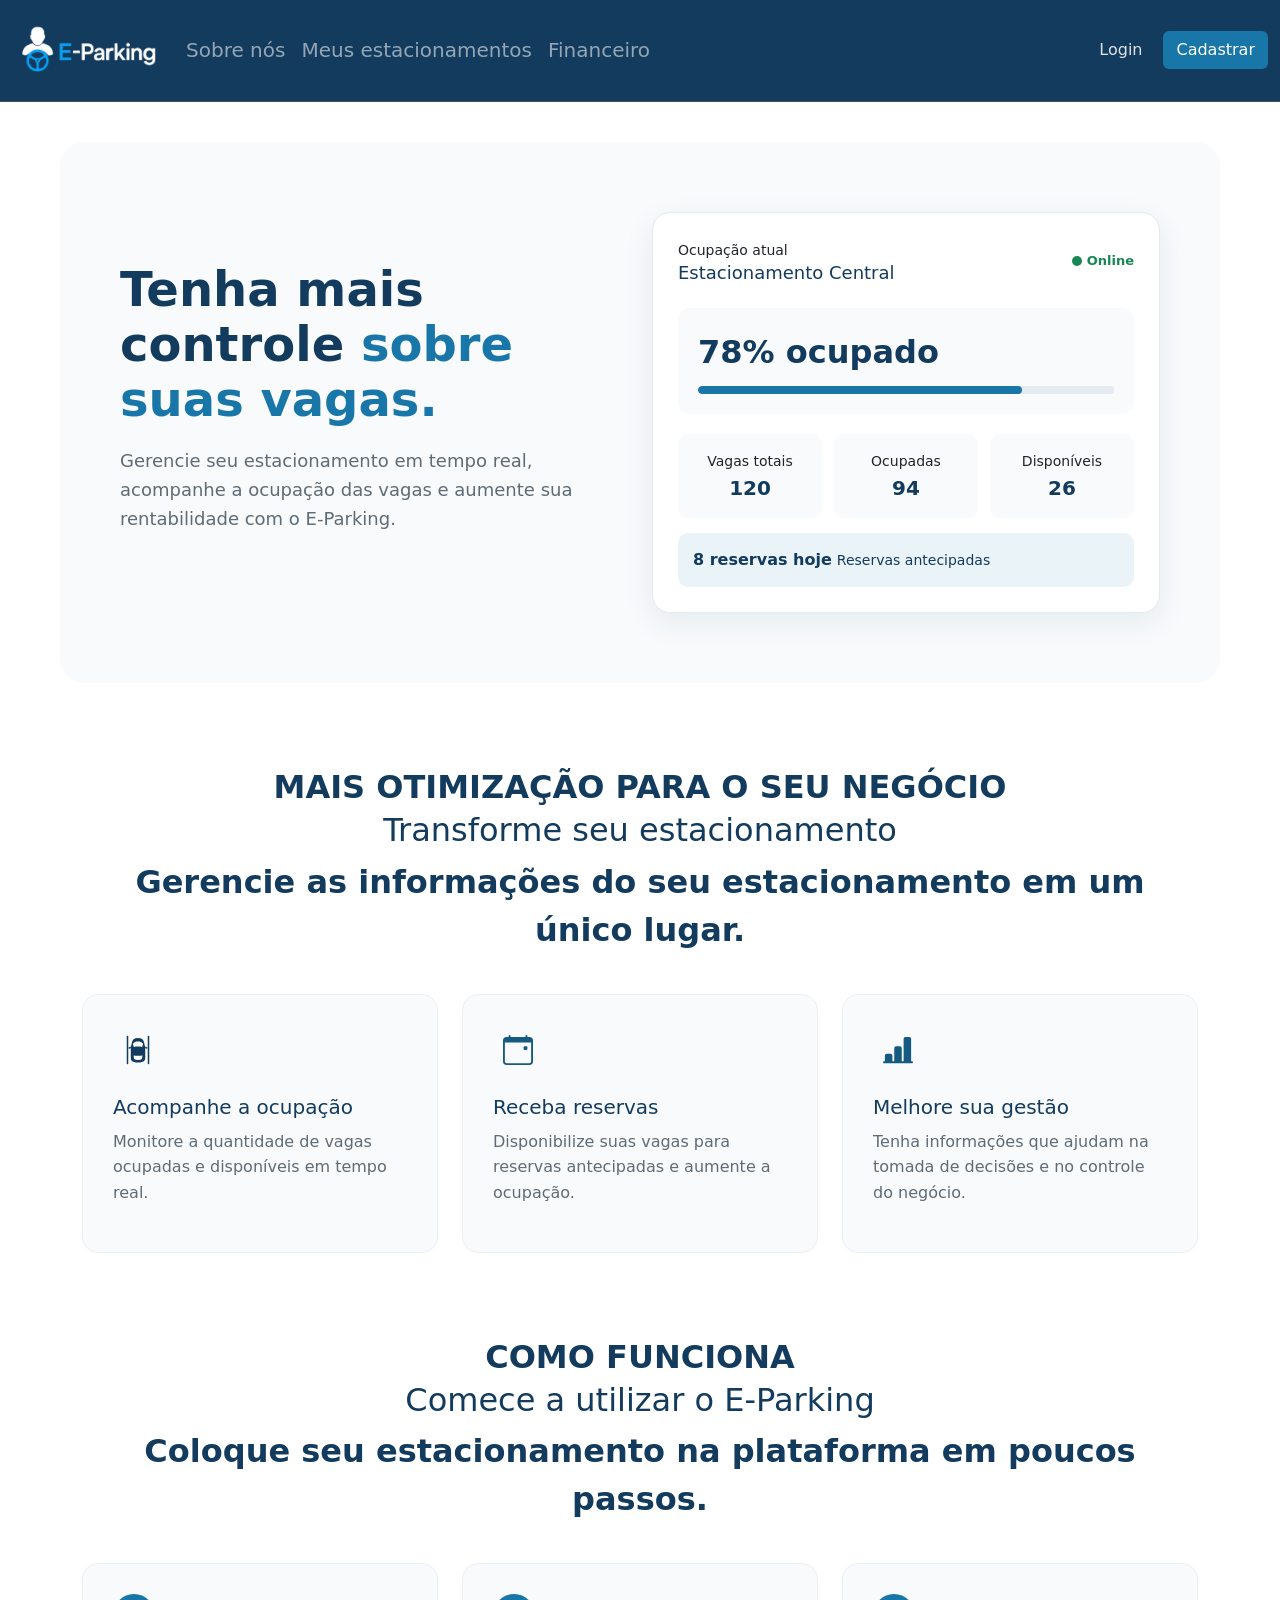
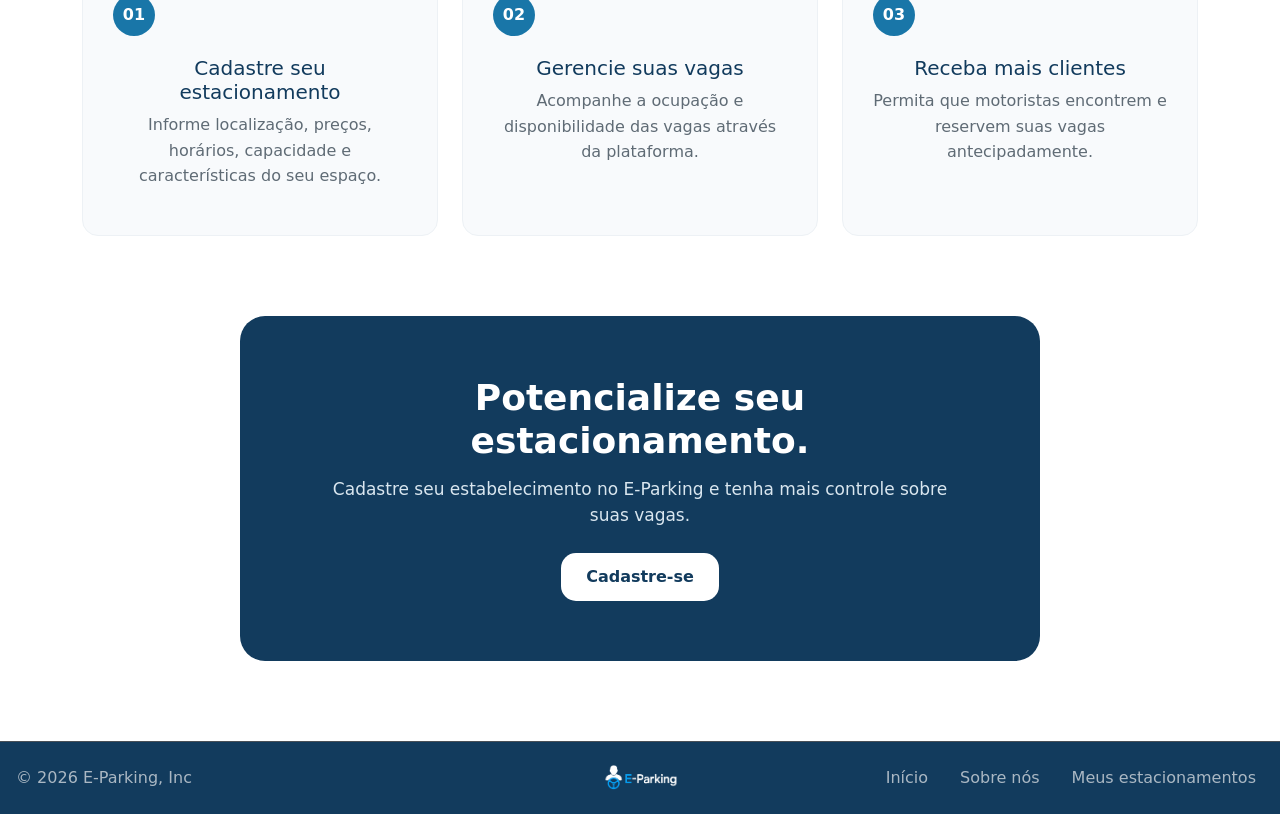
==== commit 4102f87e: "Re-estruturação e implementação de navbar e footer como componentes" ====
--- a/owners_landing_page/index.html
+++ b/owners_landing_page/index.html
@@ -38,70 +38,11 @@
   <body>
     <!-- Header -->
     <header>
-      <!-- navbar -->
-      <nav
-        id="nav_bar"
-        class="navbar navbar-expand-lg border-bottom border-body"
-        class="navbar"
-        data-bs-theme="dark"
-      >
-        <div class="container-fluid">
-          <a class="navbar-brand" href="index.html">
-            <img
-              src=".\static\images\icone_e_parking.png"
-              alt="icone E-Parking"
-              class="logo"
-            />
-          </a>
-          <button
-            class="navbar-toggler"
-            type="button"
-            data-bs-toggle="collapse"
-            data-bs-target="#navbarSupportedContent"
-            aria-controls="navbarSupportedContent"
-            aria-expanded="false"
-            aria-label="Toggle navigation"
-          >
-            <span class="navbar-toggler-icon"></span>
-          </button>
-          <div class="collapse navbar-collapse" id="navbarSupportedContent">
-            <ul class="navbar-nav me-auto mb-2 mb-lg-0">
-              <li class="nav-item">
-                <a
-                  class="nav-link active"
-                  aria-current="page"
-                  href="./index.html"
-                  >Inicio</a
-                >
-              </li>
-              <li class="nav-item">
-                <a
-                  class="nav-link"
-                  aria-current="page"
-                  href="./pages/about_Us/about_Us.html"
-                  >Sobre nós</a
-                >
-              </li>
-              <li class="nav-item">
-                <a
-                  class="nav-link"
-                  href="./pages/meus_estacionamentos/meus_estacionamentos.html"
-                  >Meus estacionamentos</a
-                >
-              </li>
-            </ul>
-            <a id="login_btn" class="btn mx-2" href="./pages/login/login.html"
-              >Login</a
-            >
-            <a
-              id="register_btn"
-              class="btn"
-              href="./pages/register/resgister.html"
-              >Cadastrar</a
-            >
-          </div>
-        </div>
-      </nav>
+      <custom-navbar
+        logo="./static/images/icone_e_parking.png"
+        cssSrc="static/css/navbar.css"
+        active="inicio"
+      ></custom-navbar>
     </header>
 
     <!-- Conteudo principal -->
@@ -413,7 +354,7 @@
     </main>
 
     <!-- footer -->
-
+    <!--
     <footer
       id="foo_ter"
       class="d-flex flex-wrap justify-content-between align-items-center px-3 py-3 border-top"
@@ -455,7 +396,12 @@
           >
         </li>
       </ul>
-    </footer>
+    </footer> -->
+
+    <custom-footer
+      logo="./static/images/icone_e_parking.png"
+      cssSrc="static/css/footer.css"
+    ></custom-footer>
 
     <!-- Scripts -->
 
@@ -464,5 +410,9 @@
       integrity="sha384-FKyoEForCGlyvwx9Hj09JcYn3nv7wiPVlz7YYwJrWVcXK/BmnVDxM+D2scQbITxI"
       crossorigin="anonymous"
     ></script>
+
+    <script src="./static/components/footer.js"></script>
+
+    <script src="./static/components/navbar.js"></script>
   </body>
 </html>
